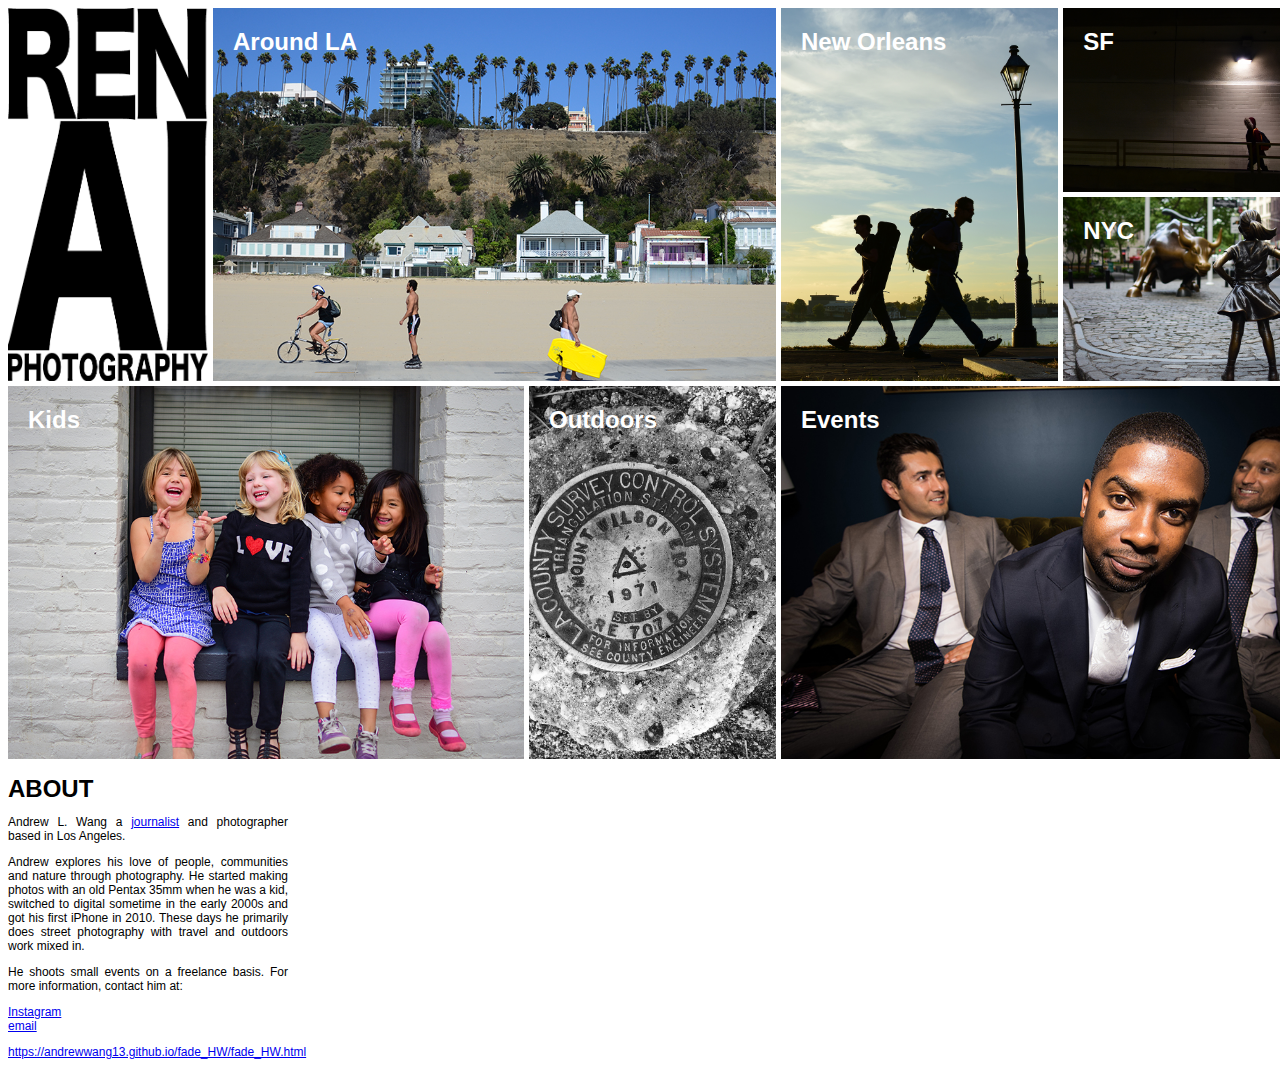
==== index.html @ 258dd2c5 "more refinements" ====
<!DOCTYPE html>
<html>
<head>
	<title>REN AI PHOTOGRAPHY</title>
	<link rel="stylesheet" type="text/css" href="portfolio2.css">
	<link href="https://fonts.googleapis.com/css?family=Bowlby+One|Roboto" rel="stylesheet">
</head>
<body>
	<a href="index.html"><img class="logo" src="LOGO.jpg"></a>

	<a href="around_la.html" class="tile">
		<img class="tile_photo" src="./images/around_la/20161002_212754800_iOS-tile.jpg">
		<div class="tile_label">Around LA</div>
	<!-- Around LA -->
	</a>

	<a href="new_orleans.html" class="tile">
		<img class="tile_photo" src="images/new_orleans/20161014-DSC_0839-tile.jpg">
		<div class="tile_label">New Orleans</div>
	</a>
	<div class="tile_stack">
		<div class="tile_stack_unit">
			<img class="tile_stack_photo" src="images/sf/20161213-DSC_6323-tile.jpg">
			<div class="tile_label">SF</div>
		</div>
		<div class="tile_stack_unit">
			<img class="tile_stack_photo" src="images/nyc/20170607_085356420_iOS-tile.jpg">
			<div class="tile_label">NYC</div>
		</div>
	</div>	

	<!-- <div class="tile">
		<img class="tile_photo" src="images/nola/20161014-DSC_0839.jpg">
		<div class="tile_label">Travel</div>
	
	</div>
 -->
	<div class="tile">
		<img class="tile_photo_constrain" src="images/kids/20161120-DSC_4681-tile.jpg">
		<div class="tile_label">Kids</div>
	<!-- Kids -->
	</div>

	<!-- <div class="tile">
		<img class="verticle_tile_photo" src="images/events/20160618_193229300_iOS.jpg">
	<p class="caption">Santa Monica (2016)</p>
	Keep as DIV in case I want to put other elements inside.
	</div> -->

	<div class="tile">
		<img class="tile_photo" src="images/outdoors/20170312_195307821_iOS-tile.jpg">
		<div class="tile_label">Outdoors</div>
	<!-- Events -->
	</div>

	<div class="tile">
		<img class="tile_photo" src="images/events/20170603-DSC_0752-C-tile.jpg">
		<div class="tile_label">Events</div>
	<!-- portraits -->
	</div>
<!-- 200+560+560+15 -->
<!-- 247+560+515+15 -->

<div class="about_container">
	<div class="about_text">
		<h2>About</h2>
		<p>Andrew L. Wang a <a href="https://www.nerdwallet.com/blog/author/awangnerdwallet-com/" target="_blank">journalist</a> and photographer based in Los Angeles.</p> 

		<p>Andrew explores his love of people, communities and nature through photography. He started making photos with an old Pentax 35mm when he was a kid, switched to digital sometime in the early 2000s and got his first iPhone in 2010. These days he primarily does street photography with travel and outdoors work mixed in.</p> 

		<p>He shoots small events on a freelance basis. For more information, contact him at:</p>
		<p>
		<a href="https://www.instagram.com/andrewwang13/" target="_blank">Instagram</a>
		<br> 
		<a href="mailto:andrewwang147@outlook.com">email</a>
		</p>
		<p><a href="https://andrewwang13.github.io/fade_HW/fade_HW.html" target="_blank">https://andrewwang13.github.io/fade_HW/fade_HW.html</a></p>
	</div>	

</body>
</html>
---- portfolio2.css ----
body {
	width:1400px;
/*	border: 2px dashed red;
*/}

h1 {
	font-family: sans-serif;
	font-weight: bold;
	font-size: 40px;
}

h2 {
	font-family: sans-serif;
/*	letter-spacing: 3px;
*/	font-weight: bold;
	text-transform: uppercase;
	margin-top:10px;
	margin-bottom: 0px;
}

p {
	font-family: helvetica;
	font-size: 12px;
	width: 280px;
	text-align:justify;

}

/*img {
	 width:95%; 
}*/

.active_link {
	font-weight: bold;
	font-family:helvetica;
	font-size: 14px;
	float:left;
	width:210px;
	color:black;
	margin-bottom:7px;
	text-decoration: none;
}

.active_link:hover {
	text-decoration: underline;
}

.passive_link {
	/*font-weight: bold;*/
	font-family:helvetica;
	font-size: 14px;
	float:left;
	width:210px;
	color:gray;
	text-decoration: none;
	margin-bottom:7px;
}

.passive_link:hover {
	text-decoration: underline;
}

.logo {
	width:200px;
	height:373px;
	float:left;
	margin-right:5px;
}

.tile_stack {
	float:left;
	margin-right: 5px;
	width:277.25px;
	height:378px;
	position:relative;
}

.tile_stack_unit {
	float:left;
	position:relative;
	width:277.25px;
	margin-bottom:1px;
}

.tile_stack_photo {
	width:277.25px;
	height:184px;
}

.tile {
	float:left;
	margin-right: 5px;
	height:378px;
	position:relative;
}

.tile_photo {
	height: 373px;

}

.tile_photo_constrain {
	width:516px;
	height:373px;
}

/*.verticle_tile_photo {
	width:247px;
	margin-left: 5px;
}*/

.tile_label {
	font-family: sans-serif;
	font-size: 24px;
	color:white;
	font-weight: bold;
	position:absolute;
	left:20px;
	top:20px;
}

.caption {
	font-family: helvetica;
	font-size: 9px;
	color:gray;
	letter-spacing: 2px;
	line-height: 18px;
	margin-bottom:15px;
	
}

.bold_text {
	font-weight:bold;
}

.bold_lead {
	font-family: georgia;
	font-weight: bold;
	color:gray;
	/*letter-spacing: 2px;
	font-size: 20px;*/
}

.about_container {
	position:absolute;
	top:750px;
	margin-top:15px;
	width:650px;
}

.la_1 {
	width:850px;
	float:left;
	opacity:1;
	position:absolute;
	top:0px;
	left:0px;
	margin:auto;
}

.la_2 {
	width:850px;
	float:left;
	opacity:0;
	position:absolute;
	top:0px;
	left:0px;
	margin:auto;
}

.la_3 {
	width:850px;
	float:left;
	opacity:0;
	position:absolute;
	top:0px;
	left:0px;
	margin:auto;
}

.la_4 {
	width:850px;
	float:left;
	opacity:0;
	position:absolute;
	top:0px;
	left:0px;
	margin:auto;
}

.la_5 {
	width:850px;
	float:left;
	opacity:0;
	position:absolute;
	top:0px;
	left:0px;
	margin:auto;
}

.la_6 {
	width:850px;
	float:left;
	opacity:0;
	position:absolute;
	top:0px;
	left:0px;
	margin:auto;
}

.la_7 {
	width:850px;
	float:left;
	opacity:0;
	position:absolute;
	top:0px;
	left:0px;
	margin:auto;
}

.la_8 {
	width:850px;
	float:left;
	opacity:0;
	position:absolute;
	top:0px;
	left:0px;
	margin:auto;
}

.la_9 {
	width:850px;
	float:left;
	opacity:0;
	position:absolute;
	top:0px;
	left:0px;
	margin:auto;
}

.la_10 {
	width:850px;
	float:left;
	opacity:0;
	position:absolute;
	top:0px;
	left:0px;
	margin:auto;
}


.display_photo {
	width:850px;
	float:left;

}

.left_bar {
	width:205px;
	float:left;
	height:1500px;


}

.nav {
	float:left;
	width:205px;
	margin-top: 20px
}

.overall_container {
	float:left;
	width:850px;
	position:relative;
	/*border:1px solid red;
*/
}

.photo_tile {
 	float:left;
 	width:50px;
 	height:50px;
 	border:1px solid black;
 	vertical-align: middle;
 	text-align: left;
 	padding-left: 4px;
 	/*background-color:#225378;*/
 	margin-right:4px;
 	margin-bottom: 4px
}

.arrow_container {
	float:left;
	width:50px;
	position:absolute;
	top:660px;
	left:0px;
}

.left_nav {
	width:425px;
	height:700px;
	/*border:1px solid red;*/
	position:absolute;
	left:0px;
	top:0px;
}

.right_nav {
	width:425px;
	height:700px;
/*	border:1px solid red;*/
	position:absolute;
	right:0px;
	top:0px;
}

/*.left_arrow {
	font-family:helvetica;
	font-size:18px;
	margin-right:10px;
	float:left;
	color:gray;

}

.right_arrow {
	font-family:helvetica;
	font-size:18px;
	margin-left:10px;
	float:left;
	color:gray;

}*/
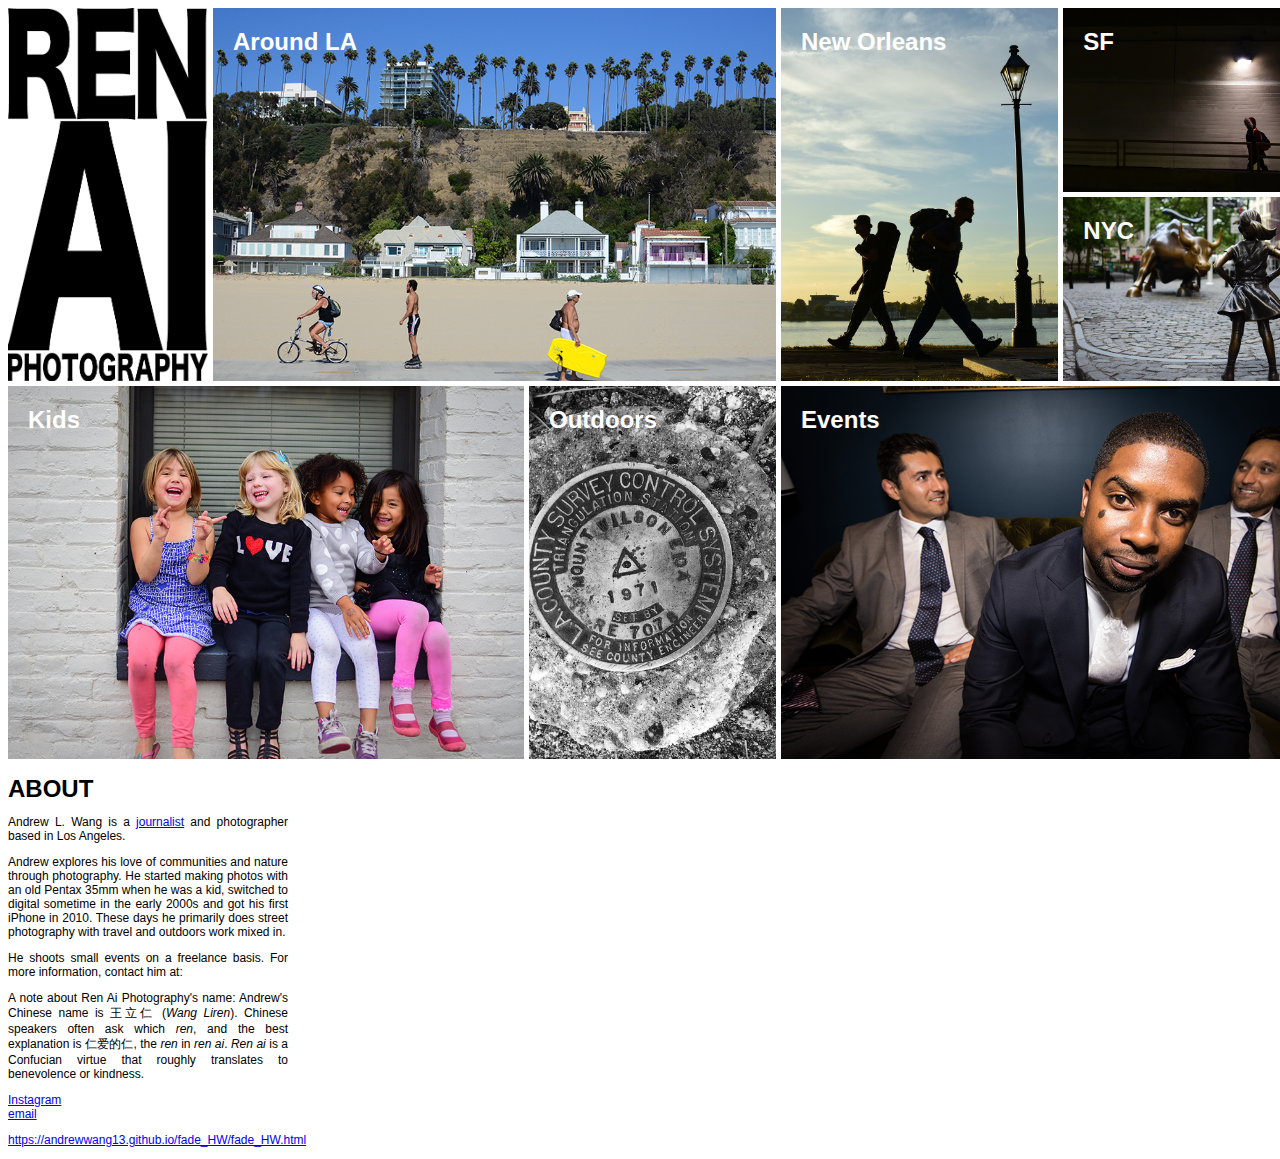
==== commit cc01a715: "adding SF page and photos" ====
--- a/index.html
+++ b/index.html
@@ -19,33 +19,21 @@
 		<div class="tile_label">New Orleans</div>
 	</a>
 	<div class="tile_stack">
-		<div class="tile_stack_unit">
+		<a href="sf.html" class="tile_stack_unit">
 			<img class="tile_stack_photo" src="images/sf/20161213-DSC_6323-tile.jpg">
 			<div class="tile_label">SF</div>
-		</div>
+		</a>
 		<div class="tile_stack_unit">
 			<img class="tile_stack_photo" src="images/nyc/20170607_085356420_iOS-tile.jpg">
 			<div class="tile_label">NYC</div>
 		</div>
 	</div>	
 
-	<!-- <div class="tile">
-		<img class="tile_photo" src="images/nola/20161014-DSC_0839.jpg">
-		<div class="tile_label">Travel</div>
-	
-	</div>
- -->
 	<div class="tile">
 		<img class="tile_photo_constrain" src="images/kids/20161120-DSC_4681-tile.jpg">
 		<div class="tile_label">Kids</div>
 	<!-- Kids -->
 	</div>
-
-	<!-- <div class="tile">
-		<img class="verticle_tile_photo" src="images/events/20160618_193229300_iOS.jpg">
-	<p class="caption">Santa Monica (2016)</p>
-	Keep as DIV in case I want to put other elements inside.
-	</div> -->
 
 	<div class="tile">
 		<img class="tile_photo" src="images/outdoors/20170312_195307821_iOS-tile.jpg">
@@ -64,11 +52,16 @@
 <div class="about_container">
 	<div class="about_text">
 		<h2>About</h2>
-		<p>Andrew L. Wang a <a href="https://www.nerdwallet.com/blog/author/awangnerdwallet-com/" target="_blank">journalist</a> and photographer based in Los Angeles.</p> 
+		<p>Andrew L. Wang is a <a href="https://www.nerdwallet.com/blog/author/awangnerdwallet-com/" target="_blank">journalist</a> and photographer based in Los Angeles.</p> 
 
-		<p>Andrew explores his love of people, communities and nature through photography. He started making photos with an old Pentax 35mm when he was a kid, switched to digital sometime in the early 2000s and got his first iPhone in 2010. These days he primarily does street photography with travel and outdoors work mixed in.</p> 
+		<p>Andrew explores his love of communities and nature through photography. He started making photos with an old Pentax 35mm when he was a kid, switched to digital sometime in the early 2000s and got his first iPhone in 2010. These days he primarily does street photography with travel and outdoors work mixed in.</p> 
 
 		<p>He shoots small events on a freelance basis. For more information, contact him at:</p>
+		
+		<p>
+		A note about Ren Ai Photography's name: Andrew's Chinese name is <span lang="zh-Hans">王立仁</span> (<em>Wang Liren</em>). Chinese speakers often ask which <em>ren</em>, and the best explanation is <span lang="zh-Hans">仁爱的仁</span>, the <em>ren</em> in <em>ren ai</em>. <em>Ren ai</em> is a Confucian virtue that roughly translates to benevolence or kindness.	
+		</p>
+
 		<p>
 		<a href="https://www.instagram.com/andrewwang13/" target="_blank">Instagram</a>
 		<br> 
--- a/portfolio2.css
+++ b/portfolio2.css
@@ -25,6 +25,7 @@
 	text-align:justify;
 
 }
+
 
 /*img {
 	 width:95%; 
@@ -149,7 +150,7 @@
 }
 
 .la_1 {
-	width:850px;
+	/*width:850px;*/
 	float:left;
 	opacity:1;
 	position:absolute;
@@ -159,7 +160,7 @@
 }
 
 .la_2 {
-	width:850px;
+	/*width:850px;*/
 	float:left;
 	opacity:0;
 	position:absolute;
@@ -169,7 +170,7 @@
 }
 
 .la_3 {
-	width:850px;
+	/*width:850px;*/
 	float:left;
 	opacity:0;
 	position:absolute;
@@ -179,7 +180,7 @@
 }
 
 .la_4 {
-	width:850px;
+	/*width:850px;*/
 	float:left;
 	opacity:0;
 	position:absolute;
@@ -189,7 +190,7 @@
 }
 
 .la_5 {
-	width:850px;
+	/*width:850px;*/
 	float:left;
 	opacity:0;
 	position:absolute;
@@ -199,7 +200,7 @@
 }
 
 .la_6 {
-	width:850px;
+	/*width:850px;*/
 	float:left;
 	opacity:0;
 	position:absolute;
@@ -209,7 +210,7 @@
 }
 
 .la_7 {
-	width:850px;
+	/*width:850px;*/
 	float:left;
 	opacity:0;
 	position:absolute;
@@ -219,7 +220,7 @@
 }
 
 .la_8 {
-	width:850px;
+	/*width:850px;*/
 	float:left;
 	opacity:0;
 	position:absolute;
@@ -229,7 +230,7 @@
 }
 
 .la_9 {
-	width:850px;
+	/*width:850px;*/
 	float:left;
 	opacity:0;
 	position:absolute;
@@ -239,7 +240,7 @@
 }
 
 .la_10 {
-	width:850px;
+	/*width:850px;*/
 	float:left;
 	opacity:0;
 	position:absolute;
@@ -255,10 +256,17 @@
 
 }
 
+.display_photo_vertical {
+	height:850px;
+	float:left;
+
+}
+
+
 .left_bar {
 	width:205px;
 	float:left;
-	height:1500px;
+	/*height:1500px;*/
 
 
 }
@@ -299,39 +307,44 @@
 }
 
 .left_nav {
-	width:425px;
-	height:700px;
+	width:400px;
+	height:635px;
 	/*border:1px solid red;*/
 	position:absolute;
 	left:0px;
 	top:0px;
+	opacity:.2;
 }
 
 .right_nav {
-	width:425px;
-	height:700px;
-/*	border:1px solid red;*/
+	width:400px;
+	height:635px;
+	/*border:1px solid red;*/
 	position:absolute;
 	right:0px;
 	top:0px;
-}
-
-/*.left_arrow {
+	opacity:.2;
+}
+
+.left_arrow {
 	font-family:helvetica;
-	font-size:18px;
-	margin-right:10px;
-	float:left;
-	color:gray;
-
+	font-size:24px;
+	font-weight:bold;
+	color:white;
+	position:absolute;
+	top:525px;
+	left:15px;
+	transform:rotate(180deg);
+	/*text-outline: 1px gray;*/
 }
 
 .right_arrow {
 	font-family:helvetica;
-	font-size:18px;
-	margin-left:10px;
-	float:left;
-	color:gray;
-
-}*/
-
-
+	font-size:24px;
+	font-weight:bold;
+	color:white;
+	position:absolute;
+	top:525px;
+	right:15px;
+	/*text-outline: 1px gray;*/
+}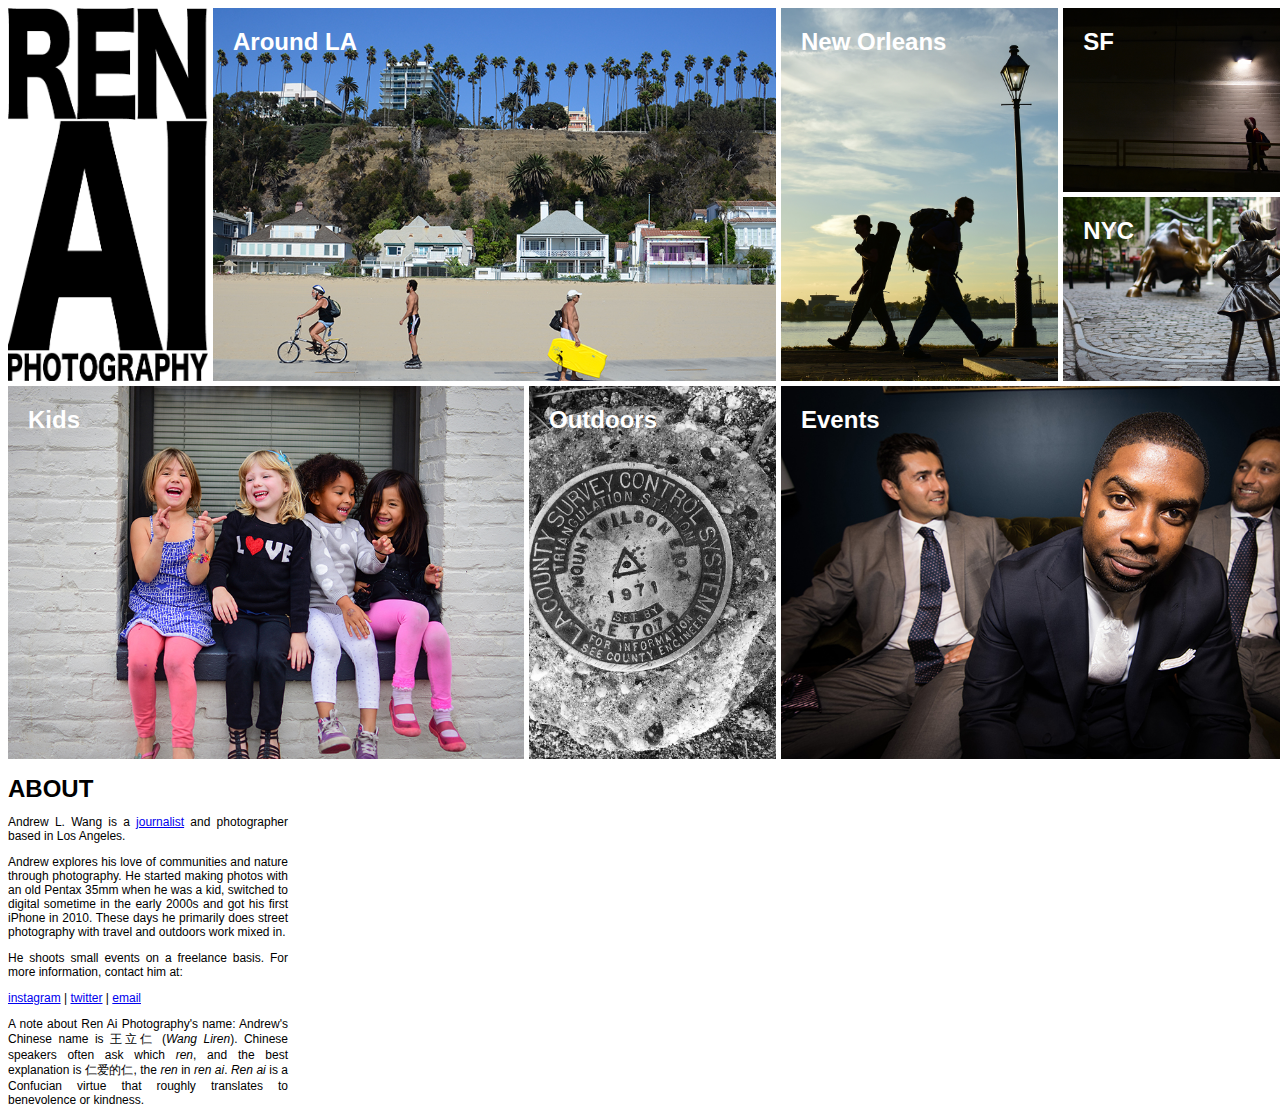
==== commit 6cc7a498: "changed up about section" ====
--- a/index.html
+++ b/index.html
@@ -57,17 +57,15 @@
 		<p>Andrew explores his love of communities and nature through photography. He started making photos with an old Pentax 35mm when he was a kid, switched to digital sometime in the early 2000s and got his first iPhone in 2010. These days he primarily does street photography with travel and outdoors work mixed in.</p> 
 
 		<p>He shoots small events on a freelance basis. For more information, contact him at:</p>
-		
+
+		<p>
+		<a href="https://www.instagram.com/andrewwang13/" target="_blank">instagram</a> | <a href="http://www.twitter.com/andrew_l_wang">twitter</a> |
+		<a href="mailto:andrewwang147@outlook.com">email</a>
+		</p>
+
 		<p>
 		A note about Ren Ai Photography's name: Andrew's Chinese name is <span lang="zh-Hans">王立仁</span> (<em>Wang Liren</em>). Chinese speakers often ask which <em>ren</em>, and the best explanation is <span lang="zh-Hans">仁爱的仁</span>, the <em>ren</em> in <em>ren ai</em>. <em>Ren ai</em> is a Confucian virtue that roughly translates to benevolence or kindness.	
 		</p>
-
-		<p>
-		<a href="https://www.instagram.com/andrewwang13/" target="_blank">Instagram</a>
-		<br> 
-		<a href="mailto:andrewwang147@outlook.com">email</a>
-		</p>
-		<p><a href="https://andrewwang13.github.io/fade_HW/fade_HW.html" target="_blank">https://andrewwang13.github.io/fade_HW/fade_HW.html</a></p>
 	</div>	
 
 </body>
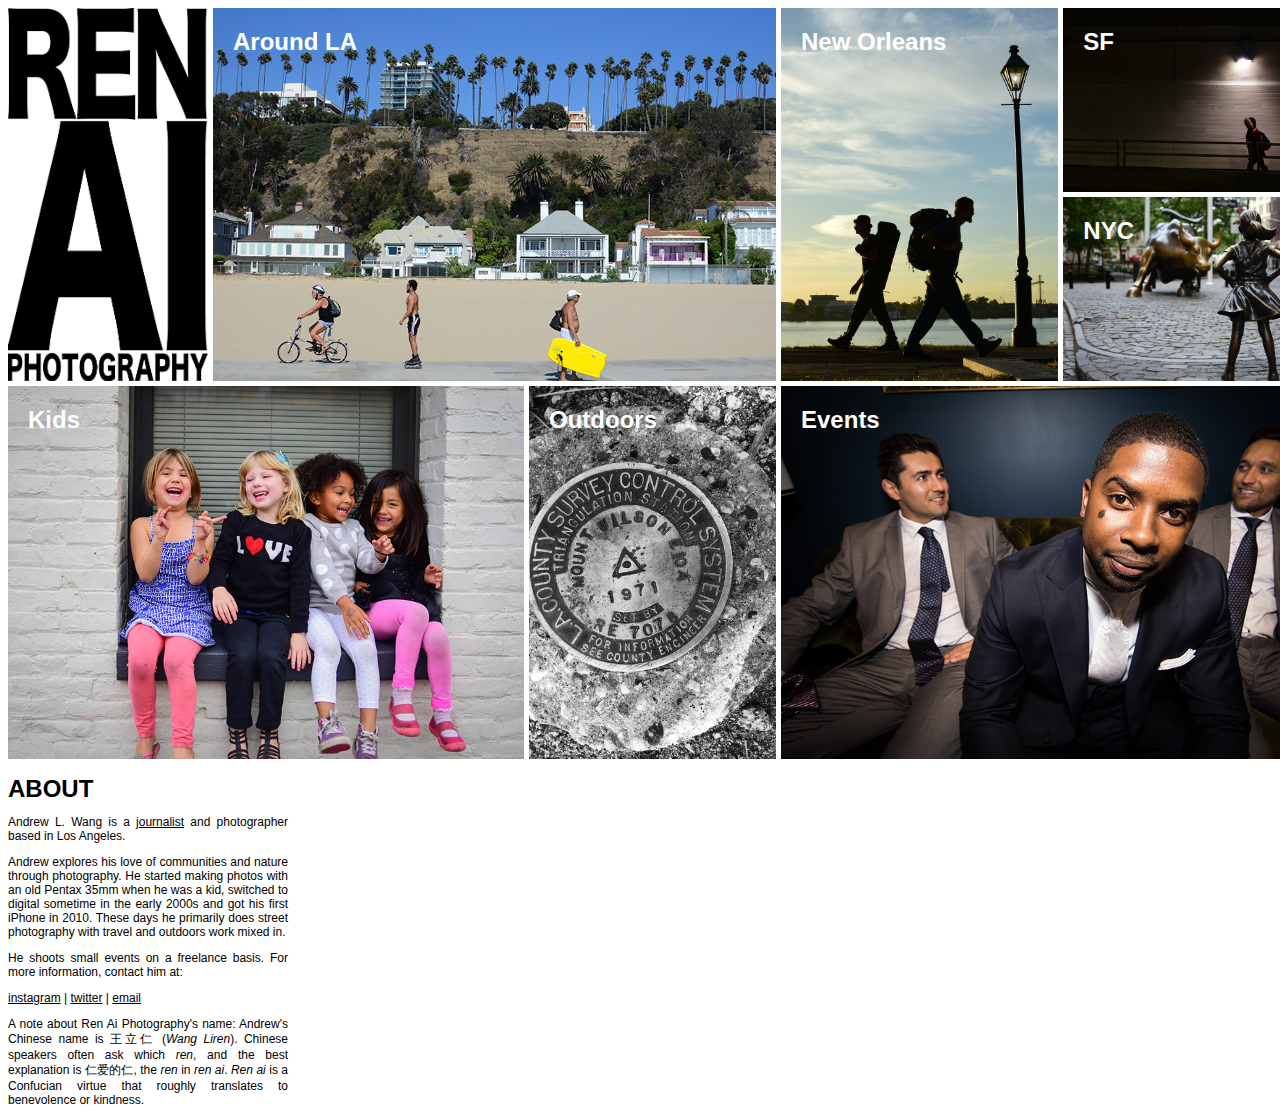
==== commit 23c843ce: "about section changes" ====
--- a/index.html
+++ b/index.html
@@ -52,15 +52,15 @@
 <div class="about_container">
 	<div class="about_text">
 		<h2>About</h2>
-		<p>Andrew L. Wang is a <a href="https://www.nerdwallet.com/blog/author/awangnerdwallet-com/" target="_blank">journalist</a> and photographer based in Los Angeles.</p> 
+		<p>Andrew L. Wang is a <a href="https://www.nerdwallet.com/blog/author/awangnerdwallet-com/" class="text_link"target="_blank">journalist</a> and photographer based in Los Angeles.</p> 
 
 		<p>Andrew explores his love of communities and nature through photography. He started making photos with an old Pentax 35mm when he was a kid, switched to digital sometime in the early 2000s and got his first iPhone in 2010. These days he primarily does street photography with travel and outdoors work mixed in.</p> 
 
 		<p>He shoots small events on a freelance basis. For more information, contact him at:</p>
 
 		<p>
-		<a href="https://www.instagram.com/andrewwang13/" target="_blank">instagram</a> | <a href="http://www.twitter.com/andrew_l_wang">twitter</a> |
-		<a href="mailto:andrewwang147@outlook.com">email</a>
+		<a href="https://www.instagram.com/andrewwang13/" class="text_link" target="_blank">instagram</a> | <a href="http://www.twitter.com/andrew_l_wang" class="text_link" target="_blank">twitter</a> |
+		<a class="text_link" href="mailto:andrewwang147@outlook.com">email</a>
 		</p>
 
 		<p>
--- a/portfolio2.css
+++ b/portfolio2.css
@@ -26,6 +26,14 @@
 
 }
 
+.text_link {
+	color:black;
+	text-decoration: underline;
+}
+
+.text_link:hover {
+	text-decoration: none;
+}
 
 /*img {
 	 width:95%; 
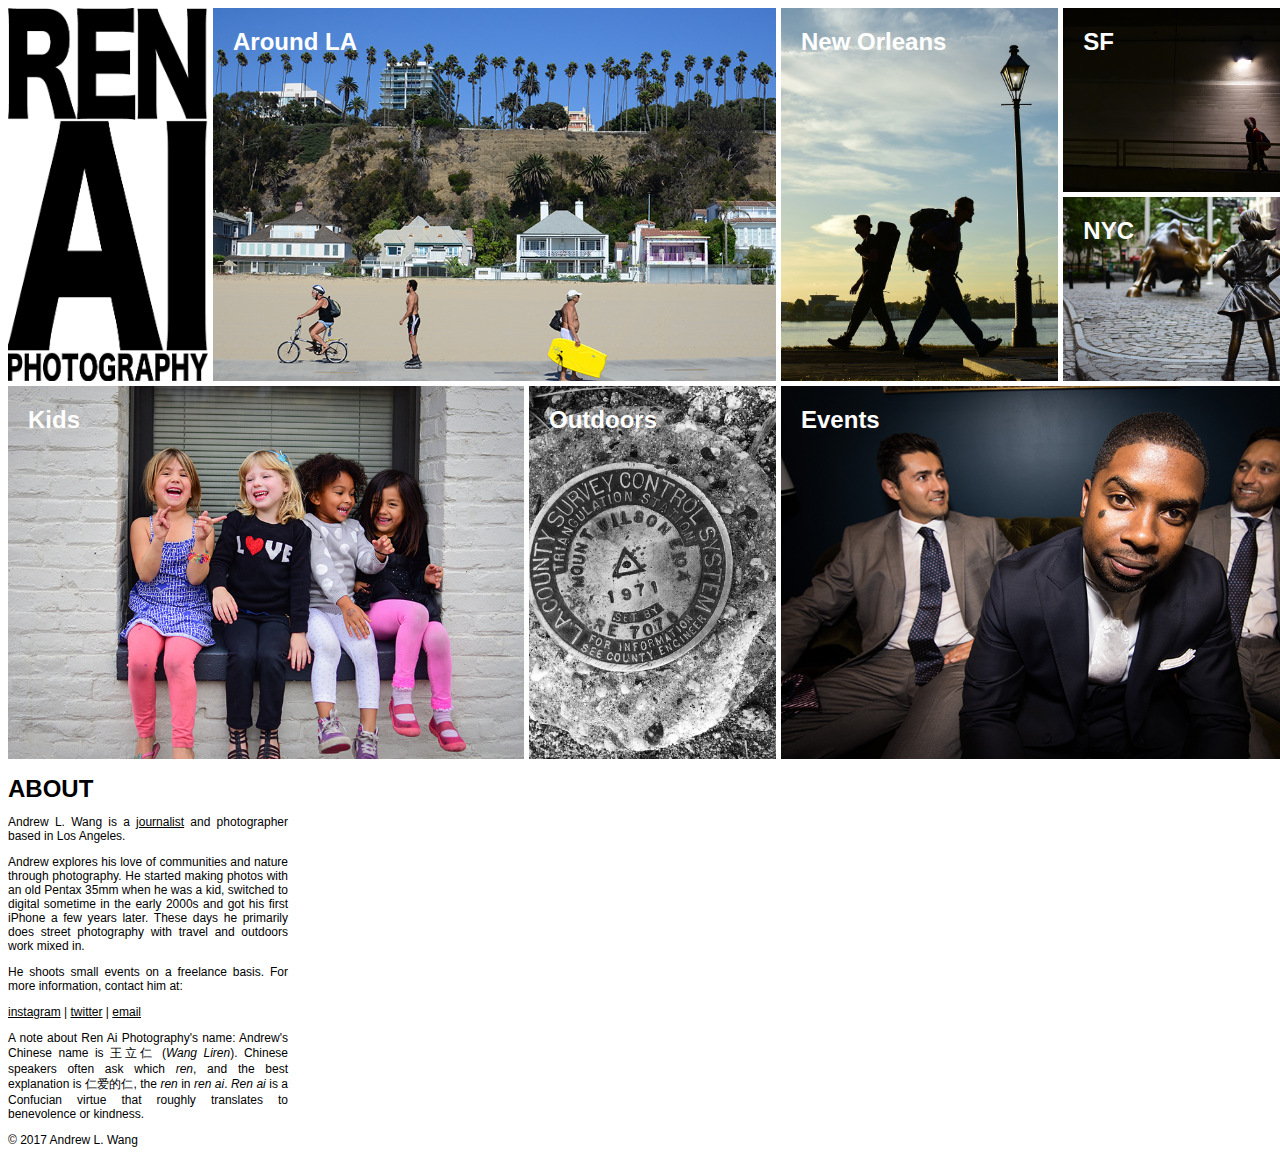
==== commit 3763bfba: "about changes" ====
--- a/index.html
+++ b/index.html
@@ -54,7 +54,7 @@
 		<h2>About</h2>
 		<p>Andrew L. Wang is a <a href="https://www.nerdwallet.com/blog/author/awangnerdwallet-com/" class="text_link"target="_blank">journalist</a> and photographer based in Los Angeles.</p> 
 
-		<p>Andrew explores his love of communities and nature through photography. He started making photos with an old Pentax 35mm when he was a kid, switched to digital sometime in the early 2000s and got his first iPhone in 2010. These days he primarily does street photography with travel and outdoors work mixed in.</p> 
+		<p>Andrew explores his love of communities and nature through photography. He started making photos with an old Pentax 35mm when he was a kid, switched to digital sometime in the early 2000s and got his first iPhone a few years later. These days he primarily does street photography with travel and outdoors work mixed in.</p> 
 
 		<p>He shoots small events on a freelance basis. For more information, contact him at:</p>
 
@@ -67,6 +67,7 @@
 		A note about Ren Ai Photography's name: Andrew's Chinese name is <span lang="zh-Hans">王立仁</span> (<em>Wang Liren</em>). Chinese speakers often ask which <em>ren</em>, and the best explanation is <span lang="zh-Hans">仁爱的仁</span>, the <em>ren</em> in <em>ren ai</em>. <em>Ren ai</em> is a Confucian virtue that roughly translates to benevolence or kindness.	
 		</p>
 	</div>	
+	<p>&copy; 2017 Andrew L. Wang</p>
 
 </body>
 </html>
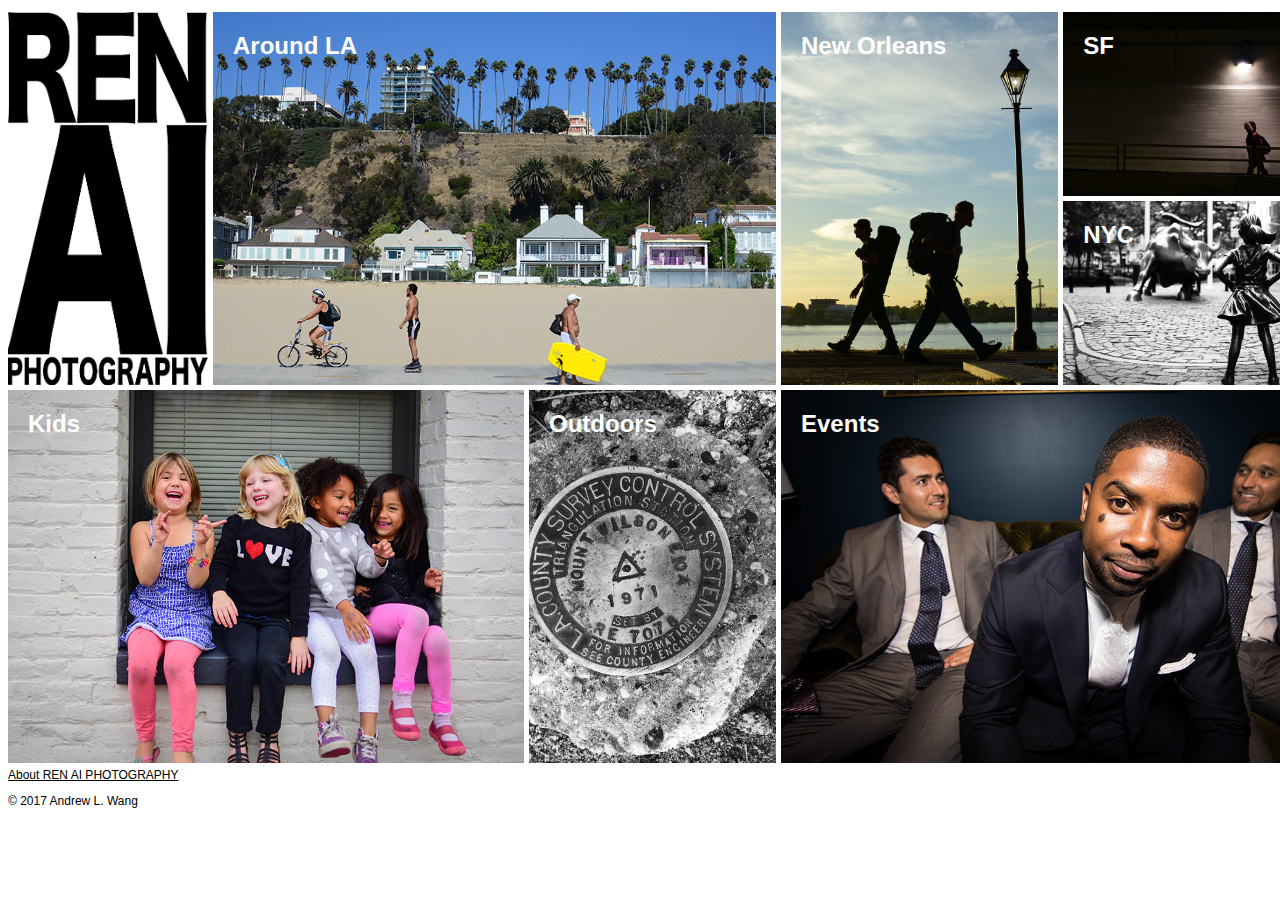
==== commit 0f84d59f: "added sections, downsized some photos" ====
--- a/index.html
+++ b/index.html
@@ -23,10 +23,10 @@
 			<img class="tile_stack_photo" src="images/sf/20161213-DSC_6323-tile.jpg">
 			<div class="tile_label">SF</div>
 		</a>
-		<div class="tile_stack_unit">
-			<img class="tile_stack_photo" src="images/nyc/20170607_085356420_iOS-tile.jpg">
+		<a href="nyc.html" class="tile_stack_unit">
+			<img class="tile_stack_photo" src="images/nyc/20170607_085356420_iOS-tile-2.jpg">
 			<div class="tile_label">NYC</div>
-		</div>
+		</a>
 	</div>	
 
 	<div class="tile">
@@ -35,39 +35,24 @@
 	<!-- Kids -->
 	</div>
 
-	<div class="tile">
+	<a href="outdoors.html" class="tile">
 		<img class="tile_photo" src="images/outdoors/20170312_195307821_iOS-tile.jpg">
 		<div class="tile_label">Outdoors</div>
 	<!-- Events -->
-	</div>
+	</a>
 
-	<div class="tile">
+	<a href="events.html" class="tile">
 		<img class="tile_photo" src="images/events/20170603-DSC_0752-C-tile.jpg">
 		<div class="tile_label">Events</div>
 	<!-- portraits -->
-	</div>
+	</a>
 <!-- 200+560+560+15 -->
 <!-- 247+560+515+15 -->
 
-<div class="about_container">
-	<div class="about_text">
-		<h2>About</h2>
-		<p>Andrew L. Wang is a <a href="https://www.nerdwallet.com/blog/author/awangnerdwallet-com/" class="text_link"target="_blank">journalist</a> and photographer based in Los Angeles.</p> 
 
-		<p>Andrew explores his love of communities and nature through photography. He started making photos with an old Pentax 35mm when he was a kid, switched to digital sometime in the early 2000s and got his first iPhone a few years later. These days he primarily does street photography with travel and outdoors work mixed in.</p> 
-
-		<p>He shoots small events on a freelance basis. For more information, contact him at:</p>
-
-		<p>
-		<a href="https://www.instagram.com/andrewwang13/" class="text_link" target="_blank">instagram</a> | <a href="http://www.twitter.com/andrew_l_wang" class="text_link" target="_blank">twitter</a> |
-		<a class="text_link" href="mailto:andrewwang147@outlook.com">email</a>
-		</p>
-
-		<p>
-		A note about Ren Ai Photography's name: Andrew's Chinese name is <span lang="zh-Hans">王立仁</span> (<em>Wang Liren</em>). Chinese speakers often ask which <em>ren</em>, and the best explanation is <span lang="zh-Hans">仁爱的仁</span>, the <em>ren</em> in <em>ren ai</em>. <em>Ren ai</em> is a Confucian virtue that roughly translates to benevolence or kindness.	
-		</p>
-	</div>	
+	<p><a class="text_link" href="./about.html">About REN AI PHOTOGRAPHY</a></p>
 	<p>&copy; 2017 Andrew L. Wang</p>
 
+</div>
 </body>
 </html>
--- a/portfolio2.css
+++ b/portfolio2.css
@@ -11,11 +11,12 @@
 
 h2 {
 	font-family: sans-serif;
-/*	letter-spacing: 3px;
-*/	font-weight: bold;
+	letter-spacing: -1px;
+	font-weight: bold;
 	text-transform: uppercase;
-	margin-top:10px;
+	margin-top:0px;
 	margin-bottom: 0px;
+	line-height: 20px;
 }
 
 p {
@@ -23,7 +24,6 @@
 	font-size: 12px;
 	width: 280px;
 	text-align:justify;
-
 }
 
 .text_link {
@@ -112,11 +112,6 @@
 	width:516px;
 	height:373px;
 }
-
-/*.verticle_tile_photo {
-	width:247px;
-	margin-left: 5px;
-}*/
 
 .tile_label {
 	font-family: sans-serif;
@@ -152,12 +147,20 @@
 
 .about_container {
 	position:absolute;
+	right:100px;
 	top:750px;
 	margin-top:15px;
 	width:650px;
 }
 
-.la_1 {
+.about_text {
+	width:195px;
+}
+.about_img {
+	width:280px;
+}
+
+.image_1 {
 	/*width:850px;*/
 	float:left;
 	opacity:1;
@@ -167,87 +170,87 @@
 	margin:auto;
 }
 
-.la_2 {
-	/*width:850px;*/
-	float:left;
-	opacity:0;
-	position:absolute;
-	top:0px;
-	left:0px;
-	margin:auto;
-}
-
-.la_3 {
-	/*width:850px;*/
-	float:left;
-	opacity:0;
-	position:absolute;
-	top:0px;
-	left:0px;
-	margin:auto;
-}
-
-.la_4 {
-	/*width:850px;*/
-	float:left;
-	opacity:0;
-	position:absolute;
-	top:0px;
-	left:0px;
-	margin:auto;
-}
-
-.la_5 {
-	/*width:850px;*/
-	float:left;
-	opacity:0;
-	position:absolute;
-	top:0px;
-	left:0px;
-	margin:auto;
-}
-
-.la_6 {
-	/*width:850px;*/
-	float:left;
-	opacity:0;
-	position:absolute;
-	top:0px;
-	left:0px;
-	margin:auto;
-}
-
-.la_7 {
-	/*width:850px;*/
-	float:left;
-	opacity:0;
-	position:absolute;
-	top:0px;
-	left:0px;
-	margin:auto;
-}
-
-.la_8 {
-	/*width:850px;*/
-	float:left;
-	opacity:0;
-	position:absolute;
-	top:0px;
-	left:0px;
-	margin:auto;
-}
-
-.la_9 {
-	/*width:850px;*/
-	float:left;
-	opacity:0;
-	position:absolute;
-	top:0px;
-	left:0px;
-	margin:auto;
-}
-
-.la_10 {
+.image_2 {
+	/*width:850px;*/
+	float:left;
+	opacity:0;
+	position:absolute;
+	top:0px;
+	left:0px;
+	margin:auto;
+}
+
+.image_3 {
+	/*width:850px;*/
+	float:left;
+	opacity:0;
+	position:absolute;
+	top:0px;
+	left:0px;
+	margin:auto;
+}
+
+.image_4 {
+	/*width:850px;*/
+	float:left;
+	opacity:0;
+	position:absolute;
+	top:0px;
+	left:0px;
+	margin:auto;
+}
+
+.image_5 {
+	/*width:850px;*/
+	float:left;
+	opacity:0;
+	position:absolute;
+	top:0px;
+	left:0px;
+	margin:auto;
+}
+
+.image_6 {
+	/*width:850px;*/
+	float:left;
+	opacity:0;
+	position:absolute;
+	top:0px;
+	left:0px;
+	margin:auto;
+}
+
+.image_7 {
+	/*width:850px;*/
+	float:left;
+	opacity:0;
+	position:absolute;
+	top:0px;
+	left:0px;
+	margin:auto;
+}
+
+.image_8 {
+	/*width:850px;*/
+	float:left;
+	opacity:0;
+	position:absolute;
+	top:0px;
+	left:0px;
+	margin:auto;
+}
+
+.image_9 {
+	/*width:850px;*/
+	float:left;
+	opacity:0;
+	position:absolute;
+	top:0px;
+	left:0px;
+	margin:auto;
+}
+
+.image_10 {
 	/*width:850px;*/
 	float:left;
 	opacity:0;
@@ -275,8 +278,6 @@
 	width:205px;
 	float:left;
 	/*height:1500px;*/
-
-
 }
 
 .nav {
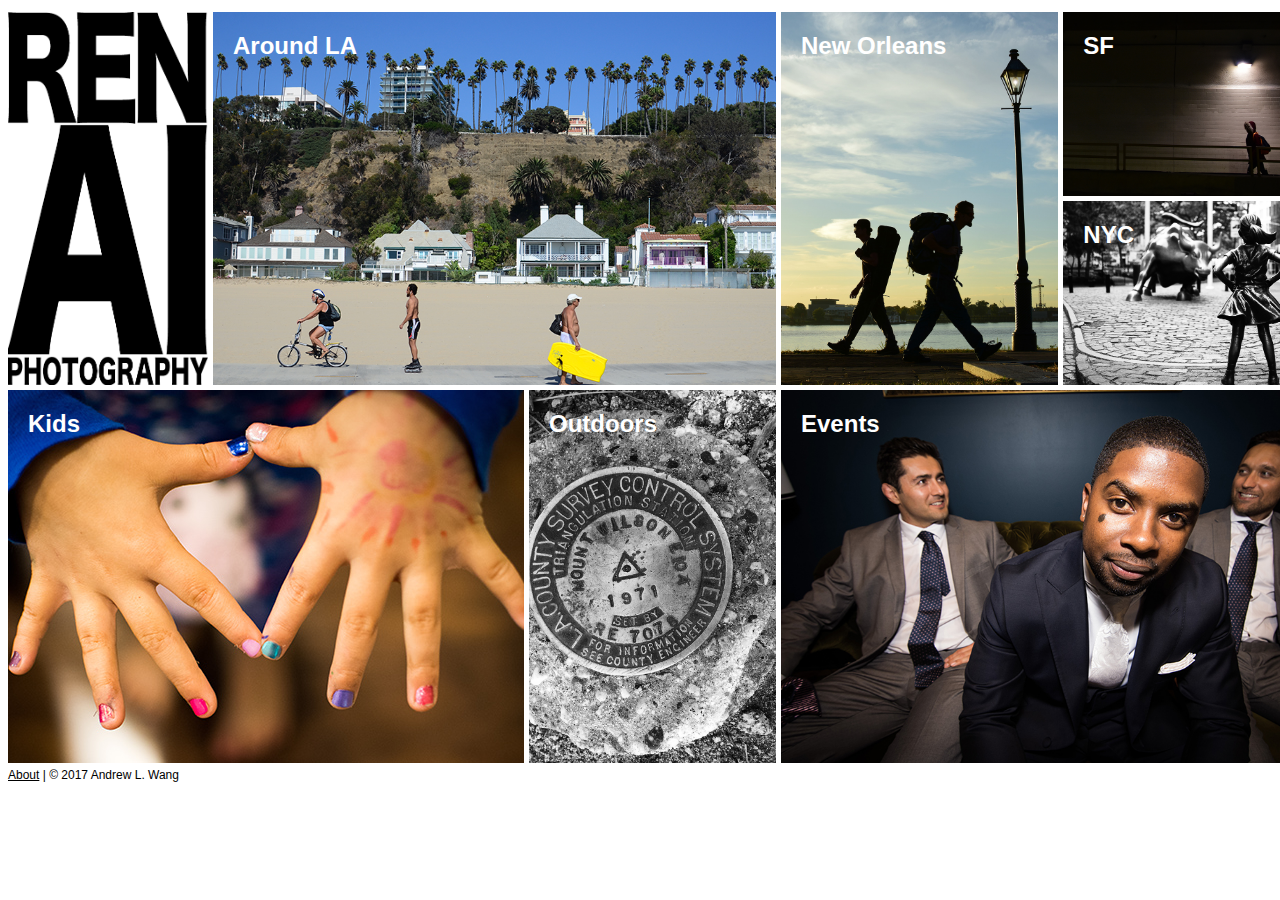
==== commit 07c29b4d: "various updates" ====
--- a/index.html
+++ b/index.html
@@ -29,11 +29,11 @@
 		</a>
 	</div>	
 
-	<div class="tile">
-		<img class="tile_photo_constrain" src="images/kids/20161120-DSC_4681-tile.jpg">
+	<a href="kids.html" class="tile">
+		<img class="tile_photo_constrain" src="images/kids/20161120-DSC_4558-tile.jpg">
 		<div class="tile_label">Kids</div>
 	<!-- Kids -->
-	</div>
+	</a>
 
 	<a href="outdoors.html" class="tile">
 		<img class="tile_photo" src="images/outdoors/20170312_195307821_iOS-tile.jpg">
@@ -50,8 +50,7 @@
 <!-- 247+560+515+15 -->
 
 
-	<p><a class="text_link" href="./about.html">About REN AI PHOTOGRAPHY</a></p>
-	<p>&copy; 2017 Andrew L. Wang</p>
+	<p><a class="text_link" href="./about.html">About</a> | &copy; 2017 Andrew L. Wang</p>
 
 </div>
 </body>
